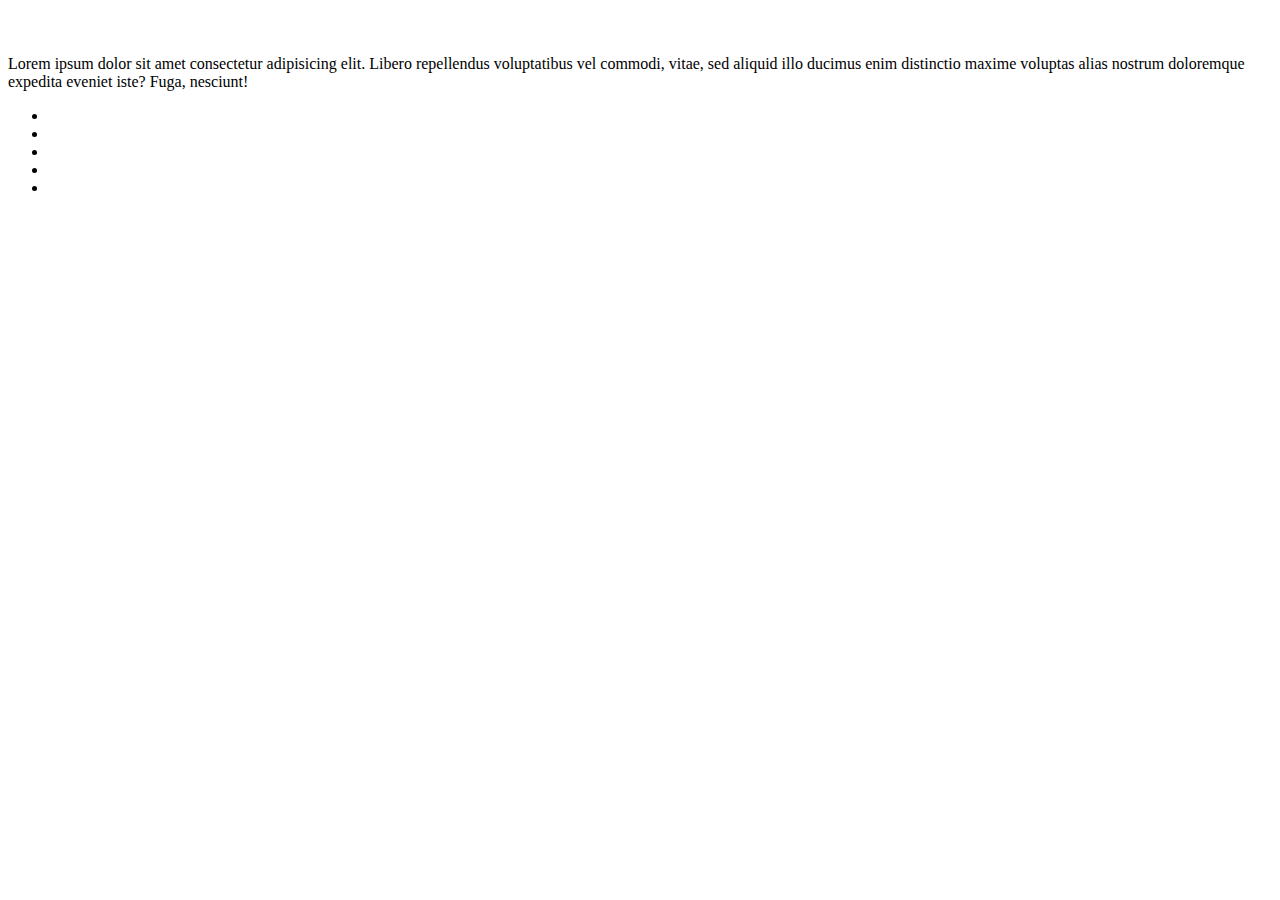
==== shelter/pages/pets.html @ fd61cc0b "init: start task shelter week 1" ====
<!DOCTYPE html>
<html lang="en">

<head>
   <meta charset="UTF-8">
   <meta http-equiv="X-UA-Compatible" content="IE=edge">
   <meta name="viewport" content="width=device-width, initial-scale=1.0">
   <title>Document</title>
</head>

<body>
   <header>
      <h1></h1>
      <img src="" alt="">
   </header>
   <main>
      <p class="pets">Lorem ipsum dolor sit amet consectetur adipisicing elit. Libero repellendus voluptatibus vel
         commodi, vitae,
         sed aliquid illo ducimus enim distinctio maxime voluptas alias nostrum doloremque expedita eveniet iste? Fuga,
         nesciunt!</p>
   </main>
   <footer>
      <ul>
         <li><img src="" alt=""></li>
         <li><img src="" alt=""></li>
         <li><img src="" alt=""></li>
         <li><img src="" alt=""></li>
         <li><img src="" alt=""></li>
      </ul>
   </footer>
</body>

</html>
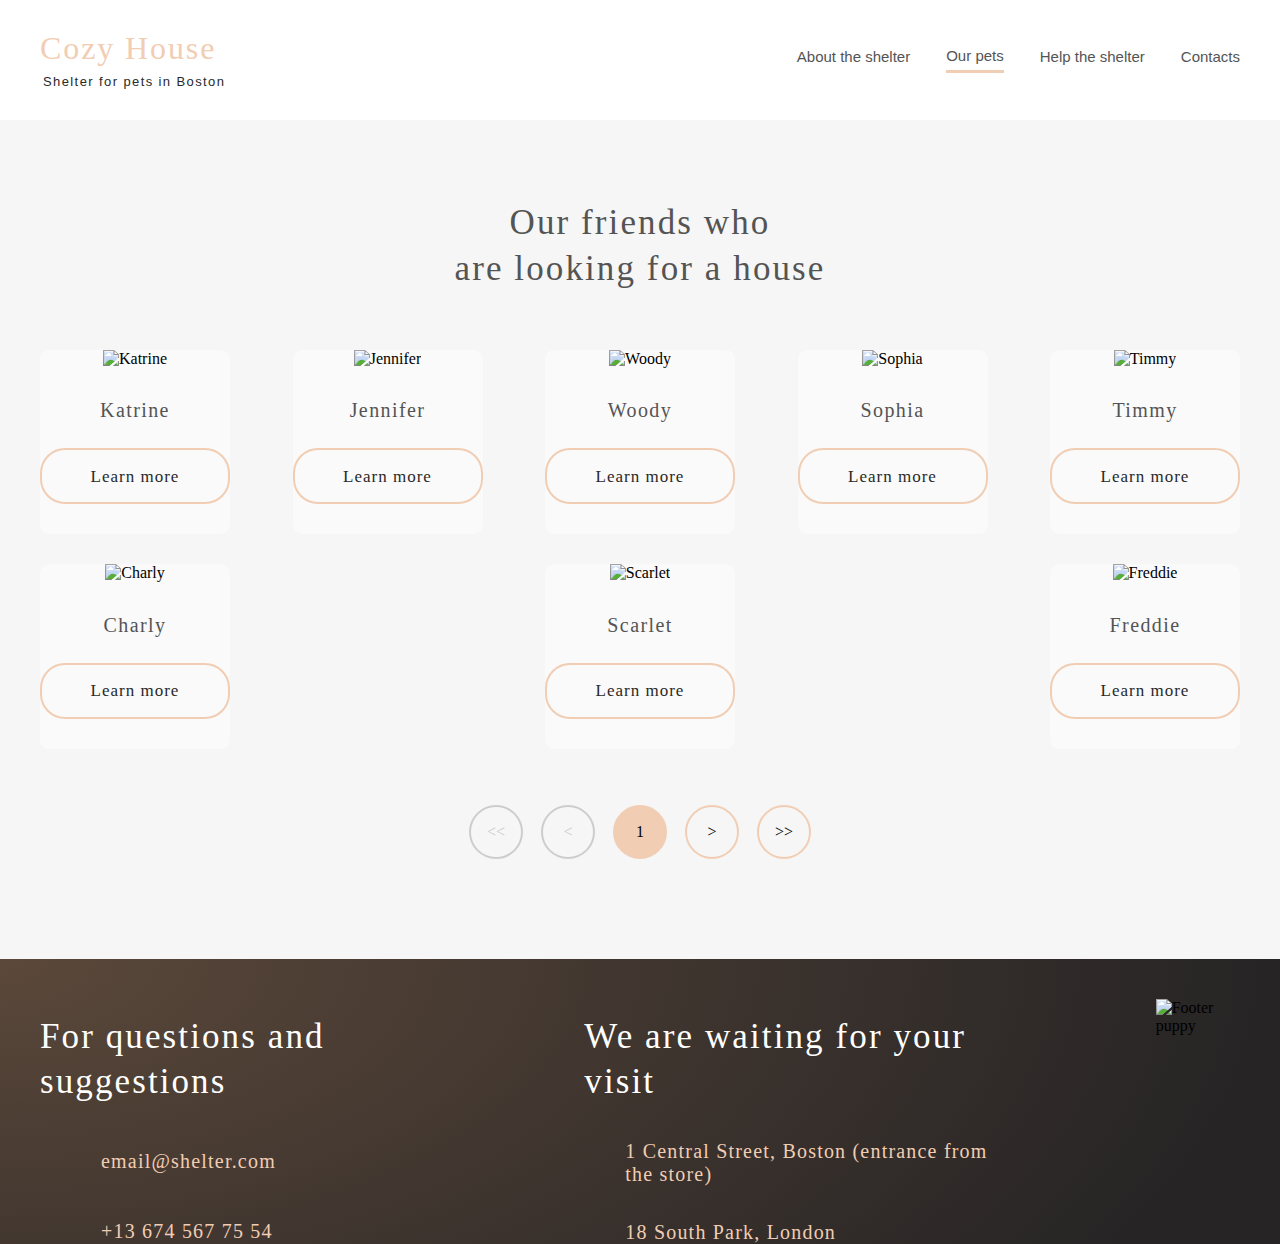
==== commit abc57b18: "feat: create pets-page and add styles for her" ====
--- a/shelter/pages/pets.html
+++ b/shelter/pages/pets.html
@@ -5,28 +5,113 @@
    <meta charset="UTF-8">
    <meta http-equiv="X-UA-Compatible" content="IE=edge">
    <meta name="viewport" content="width=device-width, initial-scale=1.0">
-   <title>Document</title>
+   <link rel="stylesheet" href="../css/pets.css">
+   <title>Shelter</title>
 </head>
 
 <body>
-   <header>
-      <h1></h1>
-      <img src="" alt="">
+   <header class="header header--page-pets" id="header">
+      <div class="container">
+         <div class="header__logo">
+            <a class="header__link" href="../index.html">
+               <h1 class="header__title header__title--page-pets">Cozy House</h1>
+               <p class="header__subtitle header__subtitle--page-pets">Shelter for pets in Boston</p>
+            </a>
+         </div>
+         <div class="header__navigation">
+            <ul class="navigation">
+               <li class="navigation__item navigation__item--page-pets"><a
+                     class="navigation__link navigation__link--page-pets" href="../index.html">About the
+                     shelter</a></li>
+               <li class="navigation__item navigation__item--page-pets"><a
+                     class="navigation__link navigation__link--page-pets" href="pages/pets.html">Our pets</a></li>
+               <li class="navigation__item navigation__item--page-pets"><a
+                     class="navigation__link navigation__link--page-pets" href="../index.html#help">Help the
+                     shelter</a></li>
+               <li class="navigation__item navigation__item--page-pets"><a
+                     class="navigation__link navigation__link--page-pets" href="#footer">Contacts</a></li>
+            </ul>
+         </div>
+      </div>
    </header>
    <main>
-      <p class="pets">Lorem ipsum dolor sit amet consectetur adipisicing elit. Libero repellendus voluptatibus vel
-         commodi, vitae,
-         sed aliquid illo ducimus enim distinctio maxime voluptas alias nostrum doloremque expedita eveniet iste? Fuga,
-         nesciunt!</p>
+      <section class="pets pets--page-pets" id="pets">
+         <div class="container">
+            <h3 class="pets__title title">
+               Our friends who <br>
+               are looking for a house
+            </h3>
+            <div class="slider">
+               <div class="slider__content slider__content--page-pets">
+                  <div class="pet-card">
+                     <img class="pet-card__img" src="../assets/images/pets-katrine.png" alt="Katrine">
+                     <span class="pet-card__subtitle">Katrine</span>
+                     <a class="pet-card__button button-wihtout-bg" href="#">Learn more</a>
+                  </div>
+                  <div class="pet-card">
+                     <img class="pet-card__img" src="../assets/images/pets-jennifer.png" alt="Jennifer">
+                     <span class="pet-card__subtitle">Jennifer</span>
+                     <a class="pet-card__button button-wihtout-bg" href="#">Learn more</a>
+                  </div>
+                  <div class="pet-card">
+                     <img class="pet-card__img" src="../assets/images/pets-woody.png" alt="Woody">
+                     <span class="pet-card__subtitle">Woody</span>
+                     <a class="pet-card__button button-wihtout-bg" href="#">Learn more</a>
+                  </div>
+                  <div class="pet-card">
+                     <img class="pet-card__img" src="../assets/images/pets-sophia.png" alt="Sophia">
+                     <span class="pet-card__subtitle">Sophia</span>
+                     <a class="pet-card__button button-wihtout-bg" href="#">Learn more</a>
+                  </div>
+                  <div class="pet-card">
+                     <img class="pet-card__img" src="../assets/images/pets-timmy.png" alt="Timmy">
+                     <span class="pet-card__subtitle">Timmy</span>
+                     <a class="pet-card__button button-wihtout-bg" href="#">Learn more</a>
+                  </div>
+                  <div class="pet-card">
+                     <img class="pet-card__img" src="../assets/images/pets-charly.png" alt="Charly">
+                     <span class="pet-card__subtitle">Charly</span>
+                     <a class="pet-card__button button-wihtout-bg" href="#">Learn more</a>
+                  </div>
+                  <div class="pet-card">
+                     <img class="pet-card__img" src="../assets/images/pets-scarlet.png" alt="Scarlet">
+                     <span class="pet-card__subtitle">Scarlet</span>
+                     <a class="pet-card__button button-wihtout-bg" href="#">Learn more</a>
+                  </div>
+                  <div class="pet-card">
+                     <img class="pet-card__img" src="../assets/images/pets-freddie.png" alt="Freddie">
+                     <span class="pet-card__subtitle">Freddie</span>
+                     <a class="pet-card__button button-wihtout-bg" href="#">Learn more</a>
+                  </div>
+               </div>
+               <div class="slider__control">
+                  <div class="slider__move slider__move--disable">&LT;&LT;</div>
+                  <div class="slider__move slider__move--disable">&LT;</div>
+                  <div class="slider__move slider__move--active">1</div>
+                  <div class="slider__move">&GT;</div>
+                  <div class="slider__move">&GT;&GT;</div>
+               </div>
+            </div>
+         </div>
+      </section>
    </main>
-   <footer>
-      <ul>
-         <li><img src="" alt=""></li>
-         <li><img src="" alt=""></li>
-         <li><img src="" alt=""></li>
-         <li><img src="" alt=""></li>
-         <li><img src="" alt=""></li>
-      </ul>
+   <footer class="footer" id="footer">
+      <div class="container">
+         <div class="footer__content">
+            <h3 class="footer__title title">For questions and suggestions</h3>
+            <a class="footer__email" href="mailto:email@shelter.com">email@shelter.com</a>
+            <a class="footer__tel" href="tel:+13 674 567 75 54">+13 674 567 75 54</a>
+         </div>
+         <div class="footer__content">
+            <h3 class="footer__title title">We are waiting for your visit</h3>
+            <a class="footer__link" href="https://goo.gl/maps/6xu3NwGeei3bLSW76" target="blank">1 Central Street,
+               Boston (entrance
+               from the store)</a>
+            <a class="footer__link" href="https://goo.gl/maps/nbANHukGntMcxEjw6" target="blank">18 South Park,
+               London</a>
+         </div>
+         <img class="footer__img" src="../assets/images/footer-puppy.png" alt="Footer puppy">
+      </div>
    </footer>
 </body>
 
--- a/shelter/css/pets.css
+++ b/shelter/css/pets.css
@@ -0,0 +1,865 @@
+@font-face {
+  font-family: "Georgia";
+  src: url("Georgia Bold.eot");
+  src: url("Georgia Bold.eot?#iefix") format("embedded-opentype"), url("Georgia Bold.woff2") format("woff2"), url("Georgia Bold.woff") format("woff"), url("Georgia Bold.ttf") format("truetype"), url("Georgia Bold.svg#Georgia Bold") format("svg");
+  font-weight: 700;
+  font-style: normal;
+  font-stretch: normal;
+  unicode-range: U+0020-F00D;
+}
+@font-face {
+  font-family: "Georgia";
+  src: url("Georgia Bold.eot");
+  src: url("Georgia Bold.eot?#iefix") format("embedded-opentype"), url("Georgia Bold.woff2") format("woff2"), url("Georgia Bold.woff") format("woff"), url("Georgia Bold.ttf") format("truetype"), url("Georgia Bold.svg#Georgia Bold") format("svg");
+  font-weight: 700;
+  font-style: normal;
+  font-stretch: normal;
+  unicode-range: U+0020-F00D;
+}
+@font-face {
+  font-family: "Georgia";
+  src: url("Georgia Italic.eot");
+  src: url("Georgia Italic.eot?#iefix") format("embedded-opentype"), url("Georgia Italic.woff2") format("woff2"), url("Georgia Italic.woff") format("woff"), url("Georgia Italic.ttf") format("truetype"), url("Georgia Italic.svg#Georgia Italic") format("svg");
+  font-weight: 400;
+  font-style: italic;
+  font-stretch: normal;
+  unicode-range: U+0020-F00D;
+}
+@font-face {
+  font-family: "Georgia";
+  src: url("Georgia Italic.eot");
+  src: url("Georgia Italic.eot?#iefix") format("embedded-opentype"), url("Georgia Italic.woff2") format("woff2"), url("Georgia Italic.woff") format("woff"), url("Georgia Italic.ttf") format("truetype"), url("Georgia Italic.svg#Georgia Italic") format("svg");
+  font-weight: 400;
+  font-style: italic;
+  font-stretch: normal;
+  unicode-range: U+0020-F00D;
+}
+@font-face {
+  font-family: "Georgia";
+  src: url("Georgia.eot");
+  src: url("Georgia.eot?#iefix") format("embedded-opentype"), url("Georgia.woff2") format("woff2"), url("Georgia.woff") format("woff"), url("Georgia.ttf") format("truetype"), url("Georgia.svg#Georgia") format("svg");
+  font-weight: 400;
+  font-style: normal;
+  font-stretch: normal;
+  unicode-range: U+0020-F00D;
+}
+@font-face {
+  font-family: "Georgia";
+  src: url("Georgia.eot");
+  src: url("Georgia.eot?#iefix") format("embedded-opentype"), url("Georgia.woff2") format("woff2"), url("Georgia.woff") format("woff"), url("Georgia.ttf") format("truetype"), url("Georgia.svg#Georgia") format("svg");
+  font-weight: 400;
+  font-style: normal;
+  font-stretch: normal;
+  unicode-range: U+0020-F00D;
+}
+@font-face {
+  font-family: "Arial";
+  src: url("Arial Italic.eot");
+  src: url("Arial Italic.eot?#iefix") format("embedded-opentype"), url("Arial Italic.woff2") format("woff2"), url("Arial Italic.woff") format("woff"), url("Arial Italic.ttf") format("truetype"), url("Arial Italic.svg#Arial Italic") format("svg");
+  font-weight: 400;
+  font-style: italic;
+  font-stretch: normal;
+  unicode-range: U+0020-02DC;
+}
+@font-face {
+  font-family: "Arial";
+  src: url("Arial Italic.eot");
+  src: url("Arial Italic.eot?#iefix") format("embedded-opentype"), url("Arial Italic.woff2") format("woff2"), url("Arial Italic.woff") format("woff"), url("Arial Italic.ttf") format("truetype"), url("Arial Italic.svg#Arial Italic") format("svg");
+  font-weight: 400;
+  font-style: italic;
+  font-stretch: normal;
+  unicode-range: U+0020-02DC;
+}
+@font-face {
+  font-family: "Arial";
+  src: url("Arial.eot");
+  src: url("Arial.eot?#iefix") format("embedded-opentype"), url("Arial.woff2") format("woff2"), url("Arial.woff") format("woff"), url("Arial.ttf") format("truetype"), url("Arial.svg#Arial") format("svg");
+  font-weight: 400;
+  font-style: normal;
+  font-stretch: normal;
+  unicode-range: U+0020-02DC;
+}
+@font-face {
+  font-family: "Arial";
+  src: url("Arial.eot");
+  src: url("Arial.eot?#iefix") format("embedded-opentype"), url("Arial.woff2") format("woff2"), url("Arial.woff") format("woff"), url("Arial.ttf") format("truetype"), url("Arial.svg#Arial") format("svg");
+  font-weight: 400;
+  font-style: normal;
+  font-stretch: normal;
+  unicode-range: U+0020-02DC;
+}
+/*! normalize.css v8.0.1 | MIT License | github.com/necolas/normalize.css */
+/* Document
+   ========================================================================== */
+/**
+ * 1. Correct the line height in all browsers.
+ * 2. Prevent adjustments of font size after orientation changes in iOS.
+ */
+html {
+  line-height: 1.15;
+  /* 1 */
+  -webkit-text-size-adjust: 100%;
+  /* 2 */
+}
+
+/* Sections
+   ========================================================================== */
+/**
+ * Remove the margin in all browsers.
+ */
+body {
+  margin: 0;
+}
+
+/**
+ * Render the `main` element consistently in IE.
+ */
+main {
+  display: block;
+}
+
+/**
+ * Correct the font size and margin on `h1` elements within `section` and
+ * `article` contexts in Chrome, Firefox, and Safari.
+ */
+h1 {
+  font-size: 2em;
+  margin: 0.67em 0;
+}
+
+/* Grouping content
+   ========================================================================== */
+/**
+ * 1. Add the correct box sizing in Firefox.
+ * 2. Show the overflow in Edge and IE.
+ */
+hr {
+  box-sizing: content-box;
+  /* 1 */
+  height: 0;
+  /* 1 */
+  overflow: visible;
+  /* 2 */
+}
+
+/**
+ * 1. Correct the inheritance and scaling of font size in all browsers.
+ * 2. Correct the odd `em` font sizing in all browsers.
+ */
+pre {
+  font-family: monospace, monospace;
+  /* 1 */
+  font-size: 1em;
+  /* 2 */
+}
+
+/* Text-level semantics
+   ========================================================================== */
+/**
+ * Remove the gray background on active links in IE 10.
+ */
+a {
+  background-color: transparent;
+}
+
+/**
+ * 1. Remove the bottom border in Chrome 57-
+ * 2. Add the correct text decoration in Chrome, Edge, IE, Opera, and Safari.
+ */
+abbr[title] {
+  border-bottom: none;
+  /* 1 */
+  text-decoration: underline;
+  /* 2 */
+  text-decoration: underline dotted;
+  /* 2 */
+}
+
+/**
+ * Add the correct font weight in Chrome, Edge, and Safari.
+ */
+b,
+strong {
+  font-weight: bolder;
+}
+
+/**
+ * 1. Correct the inheritance and scaling of font size in all browsers.
+ * 2. Correct the odd `em` font sizing in all browsers.
+ */
+code,
+kbd,
+samp {
+  font-family: monospace, monospace;
+  /* 1 */
+  font-size: 1em;
+  /* 2 */
+}
+
+/**
+ * Add the correct font size in all browsers.
+ */
+small {
+  font-size: 80%;
+}
+
+/**
+ * Prevent `sub` and `sup` elements from affecting the line height in
+ * all browsers.
+ */
+sub,
+sup {
+  font-size: 75%;
+  line-height: 0;
+  position: relative;
+  vertical-align: baseline;
+}
+
+sub {
+  bottom: -0.25em;
+}
+
+sup {
+  top: -0.5em;
+}
+
+/* Embedded content
+   ========================================================================== */
+/**
+ * Remove the border on images inside links in IE 10.
+ */
+img {
+  border-style: none;
+}
+
+/* Forms
+   ========================================================================== */
+/**
+ * 1. Change the font styles in all browsers.
+ * 2. Remove the margin in Firefox and Safari.
+ */
+button,
+input,
+optgroup,
+select,
+textarea {
+  font-family: inherit;
+  /* 1 */
+  font-size: 100%;
+  /* 1 */
+  line-height: 1.15;
+  /* 1 */
+  margin: 0;
+  /* 2 */
+}
+
+/**
+ * Show the overflow in IE.
+ * 1. Show the overflow in Edge.
+ */
+button,
+input {
+  /* 1 */
+  overflow: visible;
+}
+
+/**
+ * Remove the inheritance of text transform in Edge, Firefox, and IE.
+ * 1. Remove the inheritance of text transform in Firefox.
+ */
+button,
+select {
+  /* 1 */
+  text-transform: none;
+}
+
+/**
+ * Correct the inability to style clickable types in iOS and Safari.
+ */
+button,
+[type=button],
+[type=reset],
+[type=submit] {
+  -webkit-appearance: button;
+}
+
+/**
+ * Remove the inner border and padding in Firefox.
+ */
+button::-moz-focus-inner,
+[type=button]::-moz-focus-inner,
+[type=reset]::-moz-focus-inner,
+[type=submit]::-moz-focus-inner {
+  border-style: none;
+  padding: 0;
+}
+
+/**
+ * Restore the focus styles unset by the previous rule.
+ */
+button:-moz-focusring,
+[type=button]:-moz-focusring,
+[type=reset]:-moz-focusring,
+[type=submit]:-moz-focusring {
+  outline: 1px dotted ButtonText;
+}
+
+/**
+ * Correct the padding in Firefox.
+ */
+fieldset {
+  padding: 0.35em 0.75em 0.625em;
+}
+
+/**
+ * 1. Correct the text wrapping in Edge and IE.
+ * 2. Correct the color inheritance from `fieldset` elements in IE.
+ * 3. Remove the padding so developers are not caught out when they zero out
+ *    `fieldset` elements in all browsers.
+ */
+legend {
+  box-sizing: border-box;
+  /* 1 */
+  color: inherit;
+  /* 2 */
+  display: table;
+  /* 1 */
+  max-width: 100%;
+  /* 1 */
+  padding: 0;
+  /* 3 */
+  white-space: normal;
+  /* 1 */
+}
+
+/**
+ * Add the correct vertical alignment in Chrome, Firefox, and Opera.
+ */
+progress {
+  vertical-align: baseline;
+}
+
+/**
+ * Remove the default vertical scrollbar in IE 10+.
+ */
+textarea {
+  overflow: auto;
+}
+
+/**
+ * 1. Add the correct box sizing in IE 10.
+ * 2. Remove the padding in IE 10.
+ */
+[type=checkbox],
+[type=radio] {
+  box-sizing: border-box;
+  /* 1 */
+  padding: 0;
+  /* 2 */
+}
+
+/**
+ * Correct the cursor style of increment and decrement buttons in Chrome.
+ */
+[type=number]::-webkit-inner-spin-button,
+[type=number]::-webkit-outer-spin-button {
+  height: auto;
+}
+
+/**
+ * 1. Correct the odd appearance in Chrome and Safari.
+ * 2. Correct the outline style in Safari.
+ */
+[type=search] {
+  -webkit-appearance: textfield;
+  /* 1 */
+  outline-offset: -2px;
+  /* 2 */
+}
+
+/**
+ * Remove the inner padding in Chrome and Safari on macOS.
+ */
+[type=search]::-webkit-search-decoration {
+  -webkit-appearance: none;
+}
+
+/**
+ * 1. Correct the inability to style clickable types in iOS and Safari.
+ * 2. Change font properties to `inherit` in Safari.
+ */
+::-webkit-file-upload-button {
+  -webkit-appearance: button;
+  /* 1 */
+  font: inherit;
+  /* 2 */
+}
+
+/* Interactive
+   ========================================================================== */
+/*
+ * Add the correct display in Edge, IE 10+, and Firefox.
+ */
+details {
+  display: block;
+}
+
+/*
+ * Add the correct display in all browsers.
+ */
+summary {
+  display: list-item;
+}
+
+/* Misc
+   ========================================================================== */
+/**
+ * Add the correct display in IE 10+.
+ */
+template {
+  display: none;
+}
+
+/**
+ * Add the correct display in IE 10.
+ */
+[hidden] {
+  display: none;
+}
+
+.body {
+  width: 100%;
+  height: 100%;
+  font-family: Georgia;
+  font-style: normal;
+  font-weight: 400;
+  font-size: 15px;
+  color: #000000;
+}
+
+.wrapper {
+  height: 100vh;
+  display: flex;
+  flex-flow: column nowrap;
+  align-items: center;
+  justify-content: space-between;
+}
+
+.container {
+  margin: 0 auto;
+  padding: 0 40px;
+  max-width: 1200px;
+}
+
+.main {
+  width: 100%;
+}
+
+.button-with-bg {
+  display: flex;
+  flex-flow: row wrap;
+  align-items: center;
+  justify-content: center;
+  width: 207px;
+  height: 52px;
+  background-color: #F1CDB3;
+  border-radius: 25px;
+  border: none;
+  text-decoration: none;
+  font-family: Georgia;
+  font-style: normal;
+  font-weight: 400;
+  font-size: 17px;
+  color: #292929;
+  letter-spacing: 1px;
+  transition: 0.5s;
+}
+.button-with-bg:hover {
+  background-color: #FDDCC4;
+  cursor: pointer;
+}
+
+.button-wihtout-bg {
+  display: flex;
+  flex-flow: row wrap;
+  align-items: center;
+  justify-content: center;
+  width: 186px;
+  height: 52px;
+  background-color: transparent;
+  border-radius: 25px;
+  border: 2px solid #F1CDB3;
+  font-family: Georgia;
+  font-style: normal;
+  font-weight: 400;
+  font-size: 17px;
+  color: #292929;
+  letter-spacing: 1px;
+  text-decoration: none;
+  transition: 0.5s;
+}
+.button-wihtout-bg:hover {
+  border: 2px solid #FDDCC4;
+  background-color: #FDDCC4;
+  cursor: pointer;
+}
+
+.title {
+  letter-spacing: 2.1px;
+  line-height: 130%;
+  font-family: Georgia;
+  font-style: normal;
+  font-weight: 400;
+  font-size: 35px;
+  color: #545454;
+}
+
+.pet-card {
+  display: flex;
+  flex-flow: column;
+  align-items: center;
+  justify-content: center;
+  background-color: #FAFAFA;
+  border-radius: 9px;
+  transition: 0.5s;
+}
+.pet-card:hover {
+  cursor: pointer;
+  background-color: #FFFFFF;
+  box-shadow: 0px 2px 35px 14px rgba(13, 13, 13, 0.04);
+}
+.pet-card:hover .pet-card__button {
+  background-color: #FDDCC4;
+  border: 2px solid #FDDCC4;
+}
+
+.pet-card__button {
+  margin-bottom: 30px;
+}
+
+.pet-card__subtitle {
+  margin: 31px 0 26px 0;
+  font-family: Georgia;
+  font-style: normal;
+  font-weight: 400;
+  font-size: 20px;
+  color: #545454;
+  letter-spacing: 1.4px;
+}
+
+.header {
+  width: 100%;
+  padding: 60px 0 0 0;
+  background: url("../../../assets/images/start-screen-gradient-background.png"), url("../../../assets/images/start-screen-background.png"), radial-gradient(100% 215.42% at 0% 0%, #5B483A 0%, #262425 100%), #211F20;
+  background-size: 100%;
+  background-repeat: no-repeat;
+  background-position: center 0;
+}
+.header .container {
+  display: flex;
+  flex-flow: row wrap;
+  align-items: center;
+  justify-content: space-between;
+}
+
+.header--page-pets {
+  position: fixed;
+  padding: 30px 0 30px 0;
+  background: none;
+  background-color: #FFFFFF;
+}
+
+.header__title {
+  margin: 0 0 8.28px 0;
+  font-family: Georgia;
+  font-style: normal;
+  font-weight: 400;
+  font-size: 32px;
+  color: #F1CDB3;
+  letter-spacing: 1.9px;
+}
+
+.header__title--pets {
+  color: #545454;
+}
+
+.header__link {
+  text-decoration: none;
+}
+
+.header__logo {
+  margin: 0;
+}
+
+.header__subtitle {
+  margin: 0 0 0 3px;
+  font-family: Arial, sans-serif;
+  font-style: normal;
+  font-weight: 400;
+  font-size: 13px;
+  color: #FFFFFF;
+  letter-spacing: 1.4px;
+}
+
+.header__subtitle--page-pets {
+  color: #292929;
+}
+
+.navigation {
+  display: flex;
+  flex-flow: row nowrap;
+  align-items: center;
+  justify-content: space-between;
+  list-style: none;
+}
+
+.navigation__item {
+  margin-left: 36px;
+  padding-bottom: 5px;
+}
+.navigation__item:hover {
+  color: #FAFAFA;
+}
+.navigation__item:active {
+  color: #FAFAFA;
+  border-bottom: 3px solid #F1CDB3;
+}
+.navigation__item:nth-of-type(1) {
+  color: #FAFAFA;
+  border-bottom: 3px solid #F1CDB3;
+}
+
+.navigation__item--page-pets:nth-of-type(1) {
+  color: #FAFAFA;
+  border-bottom: none;
+}
+.navigation__item--page-pets:nth-of-type(2) {
+  color: #FAFAFA;
+  border-bottom: 3px solid #F1CDB3;
+}
+
+.navigation__link {
+  font-family: Arial, sans-serif;
+  font-style: normal;
+  font-weight: 400;
+  font-size: 15px;
+  color: #CDCDCD;
+  text-decoration: none;
+}
+
+.navigation__link--page-pets {
+  color: #545454;
+}
+
+.pets {
+  padding: 80px 0 100px 0;
+  background-color: #F6F6F6;
+}
+.pets .container {
+  display: flex;
+  flex-flow: column nowrap;
+  align-items: center;
+  justify-content: space-between;
+  gap: 59px;
+}
+
+.pets--page-pets {
+  padding-top: 200px;
+}
+
+.pets__title {
+  margin: 0;
+  max-width: 400px;
+  text-align: center;
+}
+
+.slider {
+  display: flex;
+  flex-flow: row wrap;
+  align-items: center;
+  justify-content: center;
+  gap: 47px;
+}
+
+.slider__content {
+  display: flex;
+  flex-flow: row wrap;
+  align-items: center;
+  justify-content: space-between;
+  gap: 90px;
+}
+
+.slider__content--page-pets {
+  padding-bottom: 9px;
+  gap: 30px 40px;
+}
+
+.slider__left {
+  display: flex;
+  flex-flow: row wrap;
+  align-items: center;
+  justify-content: center;
+  width: 50px;
+  height: 50px;
+  border: 2px solid #F1CDB3;
+  border-radius: 50%;
+  transition: 0.5s;
+}
+.slider__left:hover {
+  background-color: #FDDCC4;
+  border: 2px solid #FDDCC4;
+  cursor: pointer;
+}
+
+.slider__right {
+  display: flex;
+  flex-flow: row wrap;
+  align-items: center;
+  justify-content: center;
+  width: 50px;
+  height: 50px;
+  border: 2px solid #F1CDB3;
+  border-radius: 50%;
+  transition: 0.5s;
+}
+.slider__right:hover {
+  background-color: #FDDCC4;
+  border: 2px solid #FDDCC4;
+  cursor: pointer;
+}
+
+.slider__control {
+  display: flex;
+  flex-flow: row nowrap;
+  align-items: center;
+  justify-content: space-between;
+  gap: 18px;
+}
+
+.slider__move {
+  display: flex;
+  flex-flow: row wrap;
+  align-items: center;
+  justify-content: center;
+  width: 50px;
+  height: 50px;
+  border: 2px solid #F1CDB3;
+  border-radius: 50%;
+  transition: 0.5s;
+}
+.slider__move:hover {
+  background-color: #FDDCC4;
+  border: 2px solid #FDDCC4;
+  cursor: pointer;
+}
+
+.slider__move--disable {
+  border: 2px solid #CDCDCD;
+  color: #CDCDCD;
+}
+.slider__move--disable:hover {
+  background-color: transparent;
+  border: 2px solid #CDCDCD;
+  cursor: not-allowed;
+}
+
+.slider__move--active {
+  background-color: #F1CDB3;
+}
+.slider__move--active:hover {
+  background-color: #F1CDB3;
+  border: 2px solid #F1CDB3;
+}
+
+.footer {
+  padding: 40px 0 0 0;
+  width: 100%;
+  background: url("../../../assets/images/start-screen-gradient-background.png"), url("../../../assets/images/start-screen-background.png"), radial-gradient(100% 215.42% at 0% 0%, #5B483A 0%, #262425 100%), #211F20;
+  background-size: cover;
+}
+.footer .container {
+  display: flex;
+  flex-flow: row nowrap;
+  align-items: start;
+  justify-content: flex-start;
+  gap: 160px;
+}
+
+.footer__content {
+  display: flex;
+  flex-flow: column nowrap;
+  align-items: flex-start;
+  justify-content: space-between;
+  gap: 35px;
+}
+.footer__content:nth-child(2) {
+  margin-left: -15px;
+}
+
+.footer__email {
+  position: relative;
+  margin-top: 10px;
+  padding-left: 61px;
+  font-family: Georgia;
+  font-style: normal;
+  font-weight: 400;
+  font-size: 20px;
+  color: #F1CDB3;
+  letter-spacing: 0.06em;
+  text-decoration: none;
+}
+.footer__email::before {
+  position: absolute;
+  content: url("../../../../assets/icons/icon-email.svg");
+  left: 0;
+  top: -5px;
+}
+
+.footer__link {
+  position: relative;
+  padding-left: 41px;
+  font-family: Georgia;
+  font-style: normal;
+  font-weight: 400;
+  font-size: 20px;
+  color: #F1CDB3;
+  letter-spacing: 0.06em;
+  text-decoration: none;
+}
+.footer__link::before {
+  position: absolute;
+  content: url("../../../../assets/icons/icon-marker.svg");
+  left: -1px;
+  top: 5px;
+}
+.footer__link:last-child::before {
+  top: -5px;
+}
+
+.footer__title {
+  margin: 15px 0 0 0;
+  color: #FFFFFF;
+  line-height: 130%;
+  letter-spacing: 0.06em;
+}
+
+.footer__tel {
+  position: relative;
+  margin-top: 12px;
+  padding-left: 61px;
+  font-family: Georgia;
+  font-style: normal;
+  font-weight: 400;
+  font-size: 20px;
+  color: #F1CDB3;
+  letter-spacing: 0.06em;
+  text-decoration: none;
+}
+.footer__tel::before {
+  position: absolute;
+  content: url("../../../../assets/icons/icon-phone.svg");
+  left: 0;
+  top: -3px;
+}
+
+/*# sourceMappingURL=pets.css.map */
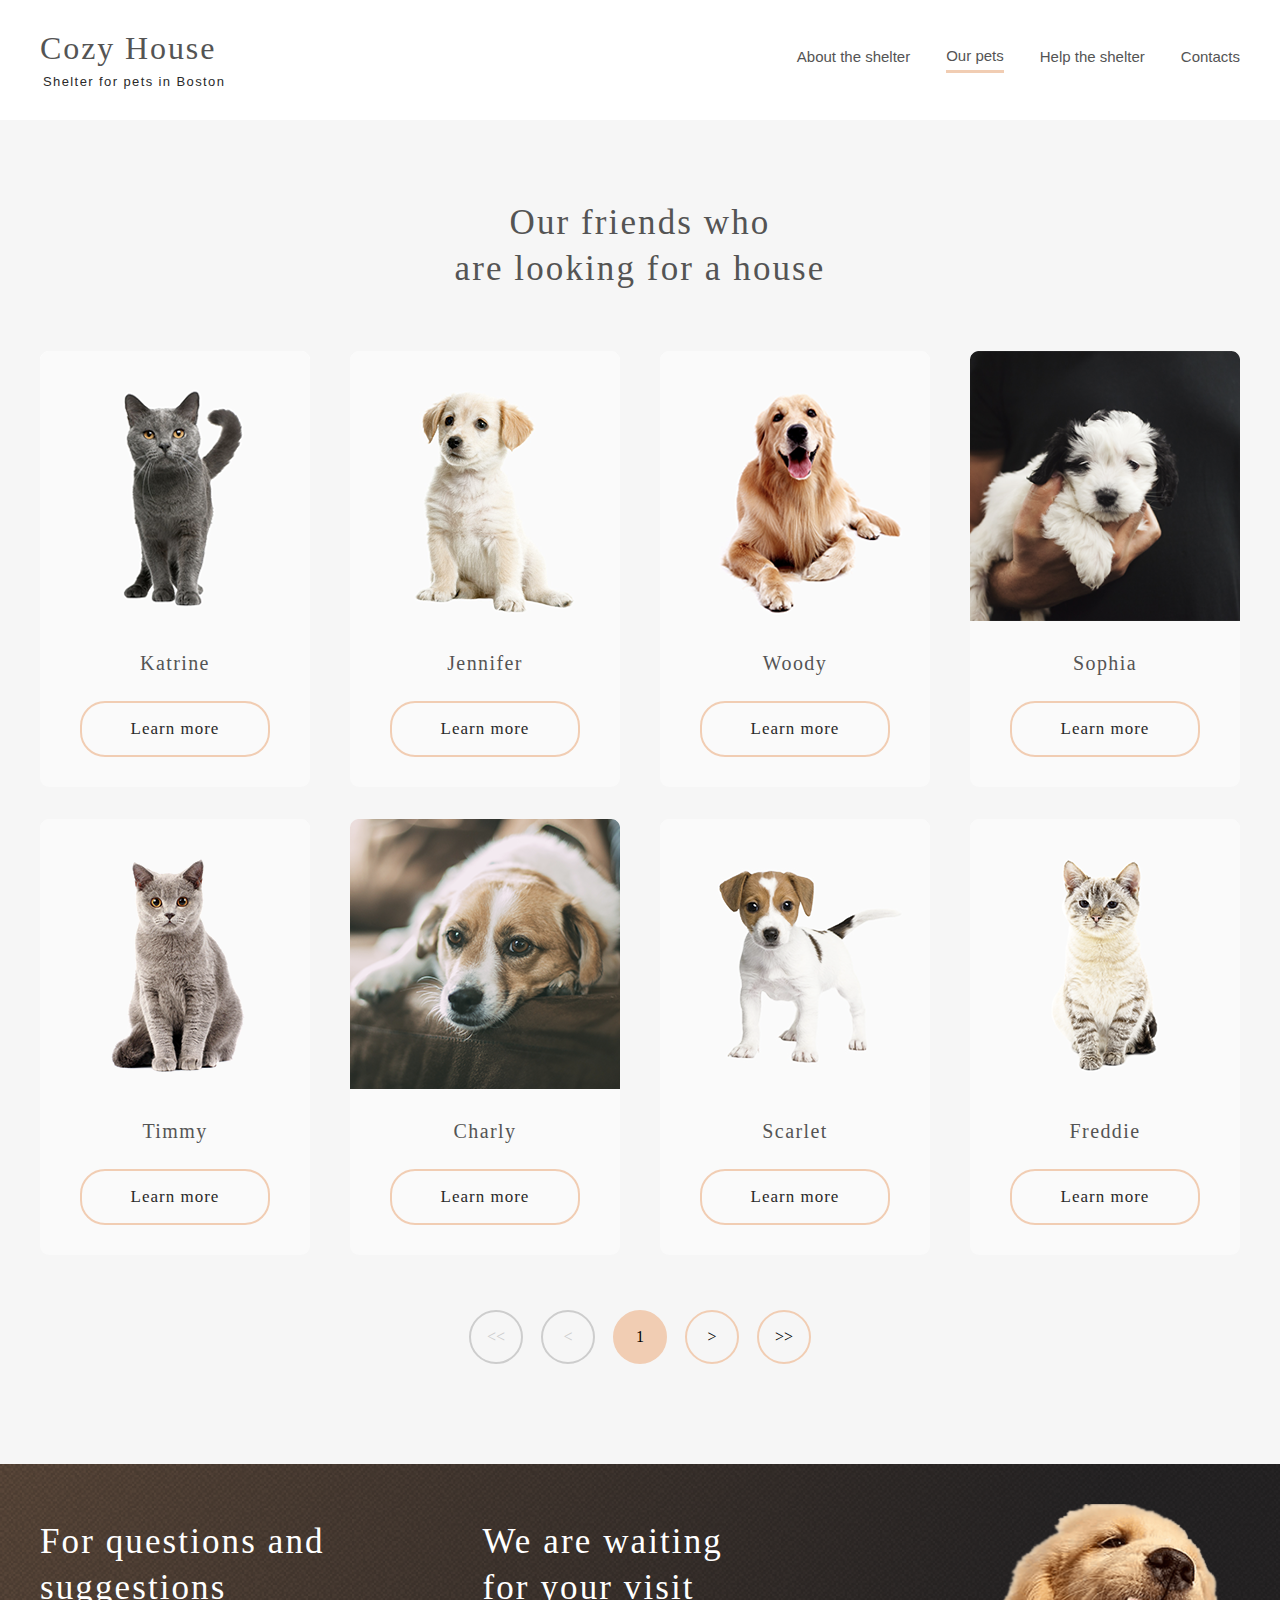
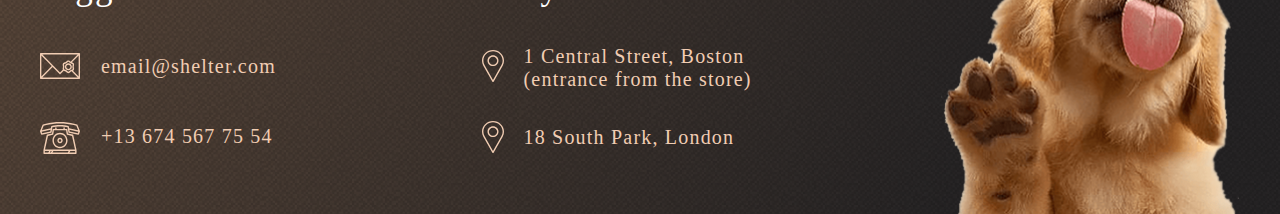
==== commit db0db6c3: "Merge pull request #7 from rolling-scopes-school/shelter-part2" ====
--- a/shelter/pages/pets.html
+++ b/shelter/pages/pets.html
@@ -32,6 +32,9 @@
                      class="navigation__link navigation__link--page-pets" href="#footer">Contacts</a></li>
             </ul>
          </div>
+         <div class="burger">
+            <div class="burger__line burger__line--pets-page"></div>
+         </div>
       </div>
    </header>
    <main>
@@ -41,7 +44,7 @@
                Our friends who <br>
                are looking for a house
             </h3>
-            <div class="slider">
+            <div class="slider slider--pets-page">
                <div class="slider__content slider__content--page-pets">
                   <div class="pet-card">
                      <img class="pet-card__img" src="../assets/images/pets-katrine.png" alt="Katrine">
--- a/shelter/css/pets.css
+++ b/shelter/css/pets.css
@@ -449,6 +449,16 @@
   margin: 0 auto;
   padding: 0 40px;
   max-width: 1200px;
+}
+@media screen and (max-width: 1197px) {
+  .container {
+    padding: 0 30px;
+  }
+}
+@media screen and (max-width: 767px) {
+  .container {
+    padding: 0 10px;
+  }
 }
 
 .main {
@@ -513,8 +523,17 @@
   font-size: 35px;
   color: #545454;
 }
+@media screen and (max-width: 767px) {
+  .title {
+    font-size: 25px;
+    letter-spacing: 0.06em;
+    text-align: center;
+    line-height: 129%;
+  }
+}
 
 .pet-card {
+  width: 270px;
   display: flex;
   flex-flow: column;
   align-items: center;
@@ -532,6 +551,11 @@
   background-color: #FDDCC4;
   border: 2px solid #FDDCC4;
 }
+@media screen and (max-width: 767px) {
+  .pet-card {
+    order: 1;
+  }
+}
 
 .pet-card__button {
   margin-bottom: 30px;
@@ -550,16 +574,27 @@
 .header {
   width: 100%;
   padding: 60px 0 0 0;
-  background: url("../../../assets/images/start-screen-gradient-background.png"), url("../../../assets/images/start-screen-background.png"), radial-gradient(100% 215.42% at 0% 0%, #5B483A 0%, #262425 100%), #211F20;
-  background-size: 100%;
-  background-repeat: no-repeat;
-  background-position: center 0;
+  background: url("/assets/images/noise_trans.png"), radial-gradient(100% 213.42% at 0% 80%, #5B483A 0%, #262425 100%);
 }
 .header .container {
   display: flex;
   flex-flow: row wrap;
   align-items: center;
   justify-content: space-between;
+}
+@media screen and (max-width: 1197px) {
+  .header {
+    padding-top: 30px;
+  }
+}
+@media screen and (max-width: 767px) {
+  .header {
+    padding-top: 30px;
+  }
+  .header .container {
+    align-items: center;
+    padding-right: 53px;
+  }
 }
 
 .header--page-pets {
@@ -579,7 +614,7 @@
   letter-spacing: 1.9px;
 }
 
-.header__title--pets {
+.header__title--page-pets {
   color: #545454;
 }
 
@@ -605,6 +640,61 @@
   color: #292929;
 }
 
+@media screen and (max-width: 767px) {
+  .header__navigation {
+    display: none;
+  }
+}
+
+.burger {
+  position: relative;
+  display: none;
+  width: 30px;
+  height: 22px;
+}
+@media screen and (max-width: 767px) {
+  .burger {
+    display: block;
+  }
+}
+
+.burger__line {
+  position: absolute;
+  top: 10px;
+  width: 30px;
+  height: 2px;
+  background-color: #F1CDB3;
+}
+.burger__line::before {
+  content: "";
+  position: absolute;
+  top: -10px;
+  display: block;
+  width: 30px;
+  height: 2px;
+  background-color: #F1CDB3;
+}
+.burger__line::after {
+  content: "";
+  position: absolute;
+  top: 10px;
+  left: 0px;
+  display: block;
+  width: 30px;
+  height: 2px;
+  background-color: #F1CDB3;
+}
+
+.burger__line--pets-page {
+  background-color: #000000;
+}
+.burger__line--pets-page::after {
+  background-color: #000000;
+}
+.burger__line--pets-page::before {
+  background-color: #000000;
+}
+
 .navigation {
   display: flex;
   flex-flow: row nowrap;
@@ -660,11 +750,26 @@
   flex-flow: column nowrap;
   align-items: center;
   justify-content: space-between;
-  gap: 59px;
+}
+@media screen and (max-width: 767px) {
+  .pets {
+    padding: 42px 0;
+  }
 }
 
 .pets--page-pets {
   padding-top: 200px;
+}
+@media screen and (max-width: 1197px) {
+  .pets--page-pets {
+    padding-bottom: 75px;
+  }
+}
+@media screen and (max-width: 767px) {
+  .pets--page-pets {
+    padding-top: 162px;
+    padding-bottom: 0;
+  }
 }
 
 .pets__title {
@@ -674,24 +779,96 @@
 }
 
 .slider {
+  width: 100%;
   display: flex;
   flex-flow: row wrap;
   align-items: center;
-  justify-content: center;
-  gap: 47px;
+  justify-content: space-between;
+}
+@media screen and (max-width: 767px) {
+  .slider {
+    padding-bottom: 41px;
+    flex-direction: row;
+    justify-content: center;
+    gap: 0px 77px;
+  }
+}
+
+.slider--pets-page {
+  display: flex;
+  flex-flow: column nowrap;
+  align-items: center;
+  justify-content: space-between;
+  gap: 46px;
+}
+@media screen and (max-width: 1197px) {
+  .slider--pets-page {
+    gap: 30px;
+  }
+}
+@media screen and (max-width: 767px) {
+  .slider--pets-page {
+    gap: 29px;
+  }
 }
 
 .slider__content {
-  display: flex;
-  flex-flow: row wrap;
+  width: 83%;
+  padding: 60px 0 60px;
+  display: flex;
+  flex-flow: row nowrap;
   align-items: center;
   justify-content: space-between;
-  gap: 90px;
+}
+@media screen and (max-width: 1197px) {
+  .slider__content {
+    justify-content: space-around;
+    gap: 32px;
+  }
+  .slider__content > :nth-child(3) {
+    display: none;
+  }
+}
+@media screen and (max-width: 767px) {
+  .slider__content {
+    width: 100%;
+    justify-content: space-around;
+    align-items: center;
+    padding: 42px 0 18px;
+  }
+  .slider__content > :nth-child(2) {
+    display: none;
+  }
 }
 
 .slider__content--page-pets {
+  width: 1200px;
+  flex-wrap: wrap;
   padding-bottom: 9px;
-  gap: 30px 40px;
+  gap: 32px 40px;
+}
+@media screen and (max-width: 1197px) {
+  .slider__content--page-pets {
+    width: 580px;
+    gap: 28px 40px;
+    padding-top: 30px;
+  }
+  .slider__content--page-pets > :nth-child(2), .slider__content--page-pets > :nth-child(3) {
+    display: flex;
+  }
+  .slider__content--page-pets > :nth-child(7), .slider__content--page-pets > :nth-child(8) {
+    display: none;
+  }
+}
+@media screen and (max-width: 767px) {
+  .slider__content--page-pets {
+    width: 300px;
+    gap: 30px 0px;
+    padding-top: 41px;
+  }
+  .slider__content--page-pets > :nth-child(4), .slider__content--page-pets > :nth-child(5), .slider__content--page-pets > :nth-child(6) {
+    display: none;
+  }
 }
 
 .slider__left {
@@ -710,6 +887,11 @@
   border: 2px solid #FDDCC4;
   cursor: pointer;
 }
+@media screen and (max-width: 767px) {
+  .slider__left {
+    order: 2;
+  }
+}
 
 .slider__right {
   display: flex;
@@ -727,6 +909,11 @@
   border: 2px solid #FDDCC4;
   cursor: pointer;
 }
+@media screen and (max-width: 767px) {
+  .slider__right {
+    order: 3;
+  }
+}
 
 .slider__control {
   display: flex;
@@ -734,6 +921,11 @@
   align-items: center;
   justify-content: space-between;
   gap: 18px;
+}
+@media screen and (max-width: 767px) {
+  .slider__control {
+    gap: 8px;
+  }
 }
 
 .slider__move {
@@ -769,12 +961,13 @@
 .slider__move--active:hover {
   background-color: #F1CDB3;
   border: 2px solid #F1CDB3;
+  cursor: unset;
 }
 
 .footer {
   padding: 40px 0 0 0;
   width: 100%;
-  background: url("../../../assets/images/start-screen-gradient-background.png"), url("../../../assets/images/start-screen-background.png"), radial-gradient(100% 215.42% at 0% 0%, #5B483A 0%, #262425 100%), #211F20;
+  background: url("../assets/images/start-screen-gradient-background.png");
   background-size: cover;
 }
 .footer .container {
@@ -784,6 +977,21 @@
   justify-content: flex-start;
   gap: 160px;
 }
+@media screen and (max-width: 1197px) {
+  .footer {
+    padding: 30px 0 0 0;
+  }
+  .footer .container {
+    justify-content: center;
+    flex-wrap: wrap;
+    gap: 68px 57px;
+  }
+}
+@media screen and (max-width: 767px) {
+  .footer .container {
+    gap: 46px 0;
+  }
+}
 
 .footer__content {
   display: flex;
@@ -791,9 +999,19 @@
   align-items: flex-start;
   justify-content: space-between;
   gap: 35px;
+  flex-basis: 42%;
 }
 .footer__content:nth-child(2) {
   margin-left: -15px;
+}
+@media screen and (max-width: 767px) {
+  .footer__content {
+    align-items: center;
+    flex-basis: 98%;
+  }
+  .footer__content:nth-child(2) {
+    margin-left: 0;
+  }
 }
 
 .footer__email {
@@ -810,11 +1028,10 @@
 }
 .footer__email::before {
   position: absolute;
-  content: url("../../../../assets/icons/icon-email.svg");
+  content: url("../assets/icons/icon-email.svg");
   left: 0;
   top: -5px;
 }
-
 .footer__link {
   position: relative;
   padding-left: 41px;
@@ -828,12 +1045,22 @@
 }
 .footer__link::before {
   position: absolute;
-  content: url("../../../../assets/icons/icon-marker.svg");
+  content: url("../assets/icons/icon-marker.svg");
   left: -1px;
   top: 5px;
 }
 .footer__link:last-child::before {
   top: -5px;
+}
+@media screen and (max-width: 767px) {
+  .footer__link {
+    width: 253px;
+    margin-top: 2px;
+  }
+  .footer__link:last-child {
+    margin-top: 10px;
+    margin-left: -5px;
+  }
 }
 
 .footer__title {
@@ -842,7 +1069,11 @@
   line-height: 130%;
   letter-spacing: 0.06em;
 }
-
+@media screen and (max-width: 1197px) {
+  .footer__title {
+    margin: 0;
+  }
+}
 .footer__tel {
   position: relative;
   margin-top: 12px;
@@ -857,9 +1088,14 @@
 }
 .footer__tel::before {
   position: absolute;
-  content: url("../../../../assets/icons/icon-phone.svg");
+  content: url("../assets/icons/icon-phone.svg");
   left: 0;
   top: -3px;
 }
+@media screen and (max-width: 767px) {
+  .footer__img {
+    max-width: 260px;
+  }
+}
 
 /*# sourceMappingURL=pets.css.map */
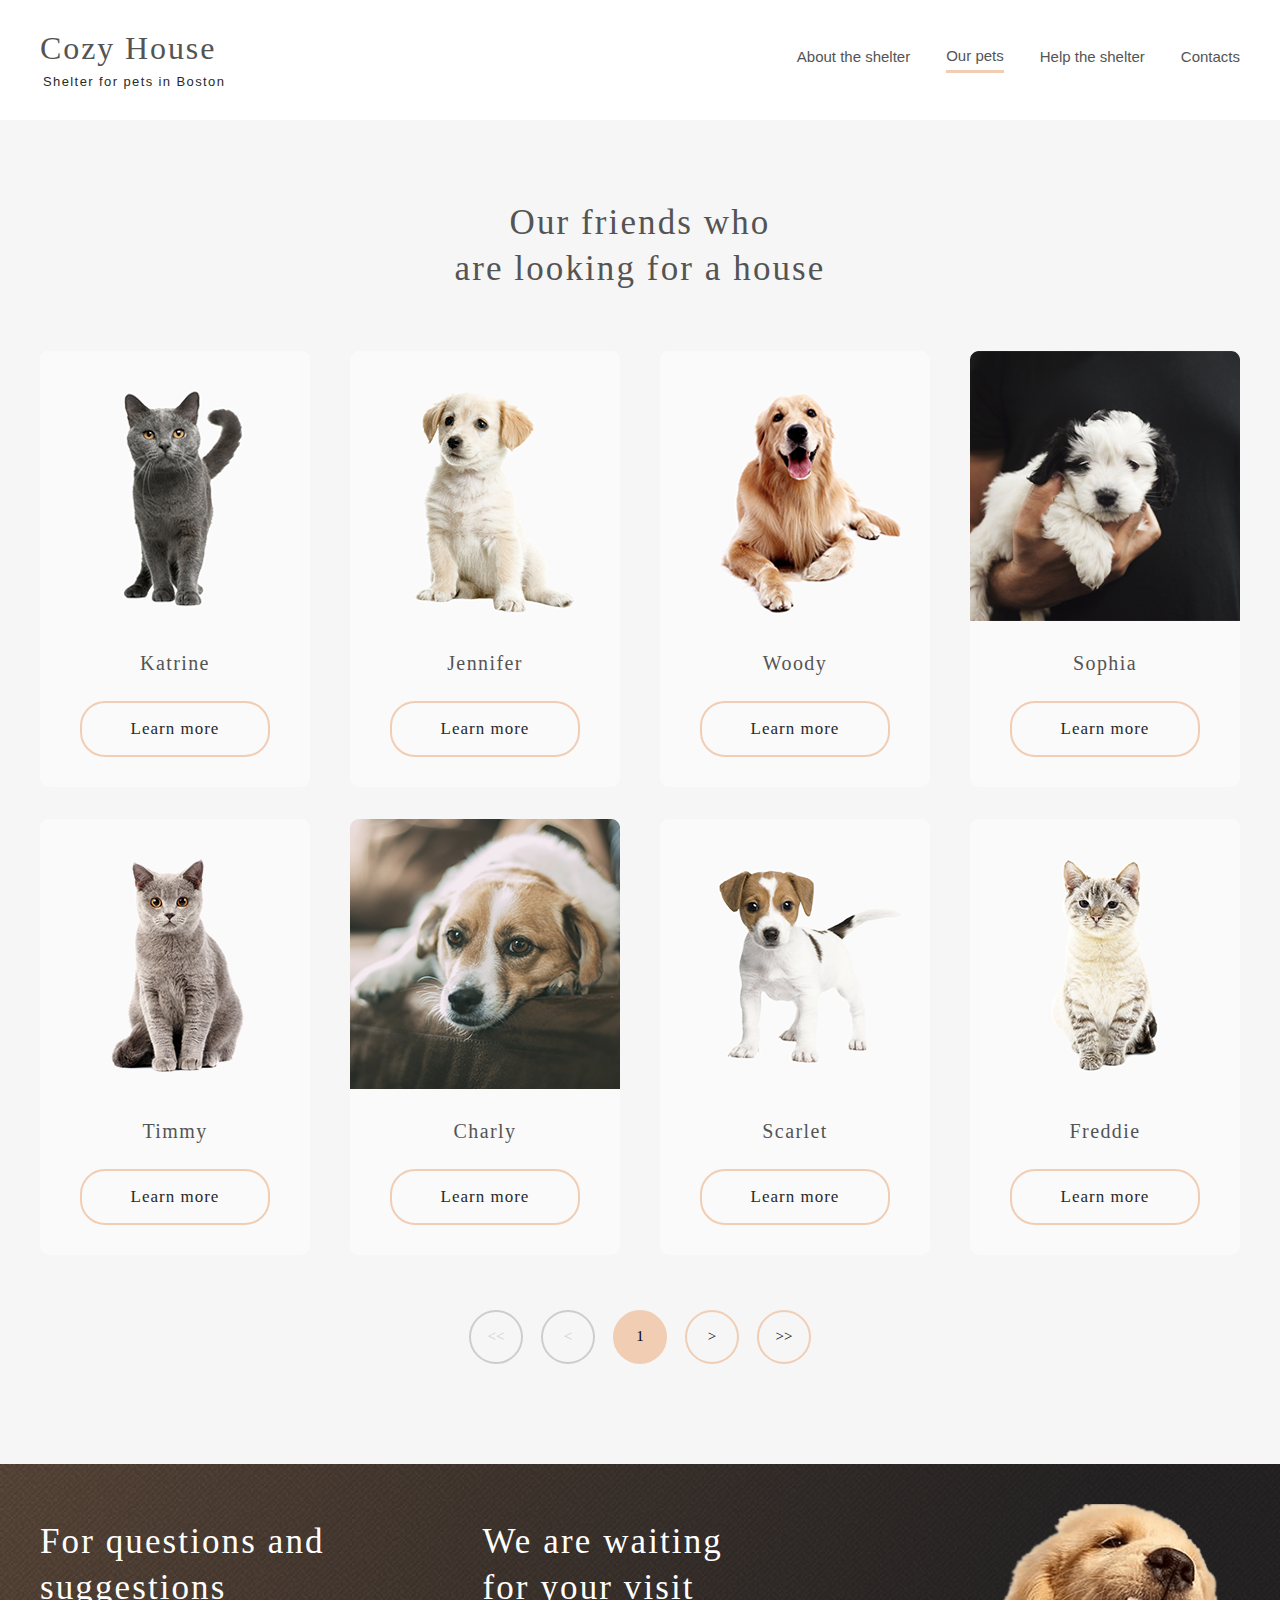
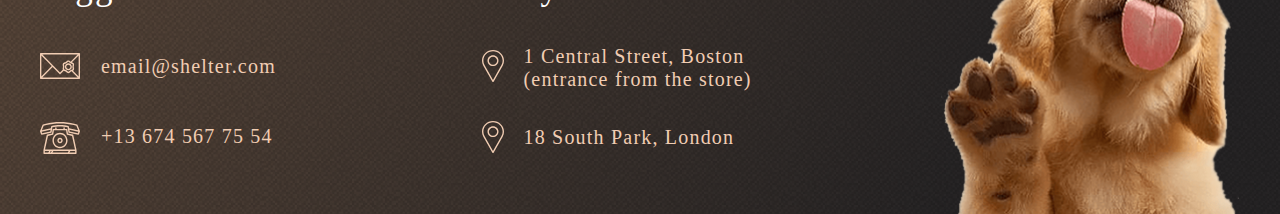
==== commit eb6c951a: "feat: create and add burger menu" ====
--- a/shelter/pages/pets.html
+++ b/shelter/pages/pets.html
@@ -9,7 +9,7 @@
    <title>Shelter</title>
 </head>
 
-<body>
+<body class="body">
    <header class="header header--page-pets" id="header">
       <div class="container">
          <div class="header__logo">
@@ -19,7 +19,7 @@
             </a>
          </div>
          <div class="header__navigation">
-            <ul class="navigation">
+            <ul class="navigation navigation--page-pets">
                <li class="navigation__item navigation__item--page-pets"><a
                      class="navigation__link navigation__link--page-pets" href="../index.html">About the
                      shelter</a></li>
@@ -116,6 +116,7 @@
          <img class="footer__img" src="../assets/images/footer-puppy.png" alt="Footer puppy">
       </div>
    </footer>
+   <script src="../js/index.js"></script>
 </body>
 
 </html>--- a/shelter/css/pets.css
+++ b/shelter/css/pets.css
@@ -435,6 +435,10 @@
   font-weight: 400;
   font-size: 15px;
   color: #000000;
+}
+
+.body--no-scroll {
+  overflow: hidden;
 }
 
 .wrapper {
@@ -575,6 +579,7 @@
   width: 100%;
   padding: 60px 0 0 0;
   background: url("/assets/images/noise_trans.png"), radial-gradient(100% 213.42% at 0% 80%, #5B483A 0%, #262425 100%);
+  z-index: 100;
 }
 .header .container {
   display: flex;
@@ -594,6 +599,7 @@
   .header .container {
     align-items: center;
     padding-right: 53px;
+    min-height: 60px;
   }
 }
 
@@ -624,6 +630,15 @@
 
 .header__logo {
   margin: 0;
+  transition: all 0.7s;
+}
+
+.header__logo--open {
+  display: block;
+  position: fixed;
+  right: 125px;
+  top: 30px;
+  z-index: 2;
 }
 
 .header__subtitle {
@@ -642,8 +657,18 @@
 
 @media screen and (max-width: 767px) {
   .header__navigation {
-    display: none;
-  }
+    position: fixed;
+    top: 0;
+    left: 1000px;
+    width: 100%;
+    height: 100%;
+    background-color: rgba(0, 0, 0, 0.6);
+    transition: all 0.2s ease 0s;
+  }
+}
+
+.header__navigation--open {
+  left: 0;
 }
 
 .burger {
@@ -651,11 +676,19 @@
   display: none;
   width: 30px;
   height: 22px;
+  transition: all 0.7s;
 }
 @media screen and (max-width: 767px) {
   .burger {
     display: block;
   }
+}
+
+.burger--open {
+  position: fixed;
+  top: 49px;
+  right: 54px;
+  transform: rotate(-90deg);
 }
 
 .burger__line {
@@ -702,6 +735,28 @@
   justify-content: space-between;
   list-style: none;
 }
+@media screen and (max-width: 767px) {
+  .navigation {
+    position: fixed;
+    right: -1000px;
+    top: 0;
+    margin: 0;
+    padding: 248px 38px;
+    display: flex;
+    flex-flow: column nowrap;
+    align-items: center;
+    justify-content: flex-start;
+    gap: 40px;
+    width: 244px;
+    height: 100%;
+    background-color: #292929;
+    transition: all 0.7s;
+  }
+}
+
+.navigation--open {
+  right: 0;
+}
 
 .navigation__item {
   margin-left: 36px;
@@ -718,6 +773,12 @@
   color: #FAFAFA;
   border-bottom: 3px solid #F1CDB3;
 }
+@media screen and (max-width: 767px) {
+  .navigation__item {
+    margin: 0;
+    padding: 0;
+  }
+}
 
 .navigation__item--page-pets:nth-of-type(1) {
   color: #FAFAFA;
@@ -736,9 +797,21 @@
   color: #CDCDCD;
   text-decoration: none;
 }
+@media screen and (max-width: 767px) {
+  .navigation__link {
+    font-size: 32px;
+    line-height: 160%;
+  }
+}
 
 .navigation__link--page-pets {
   color: #545454;
+}
+
+@media screen and (max-width: 767px) {
+  .navigation--page-pets {
+    background-color: #FAFAFA;
+  }
 }
 
 .pets {
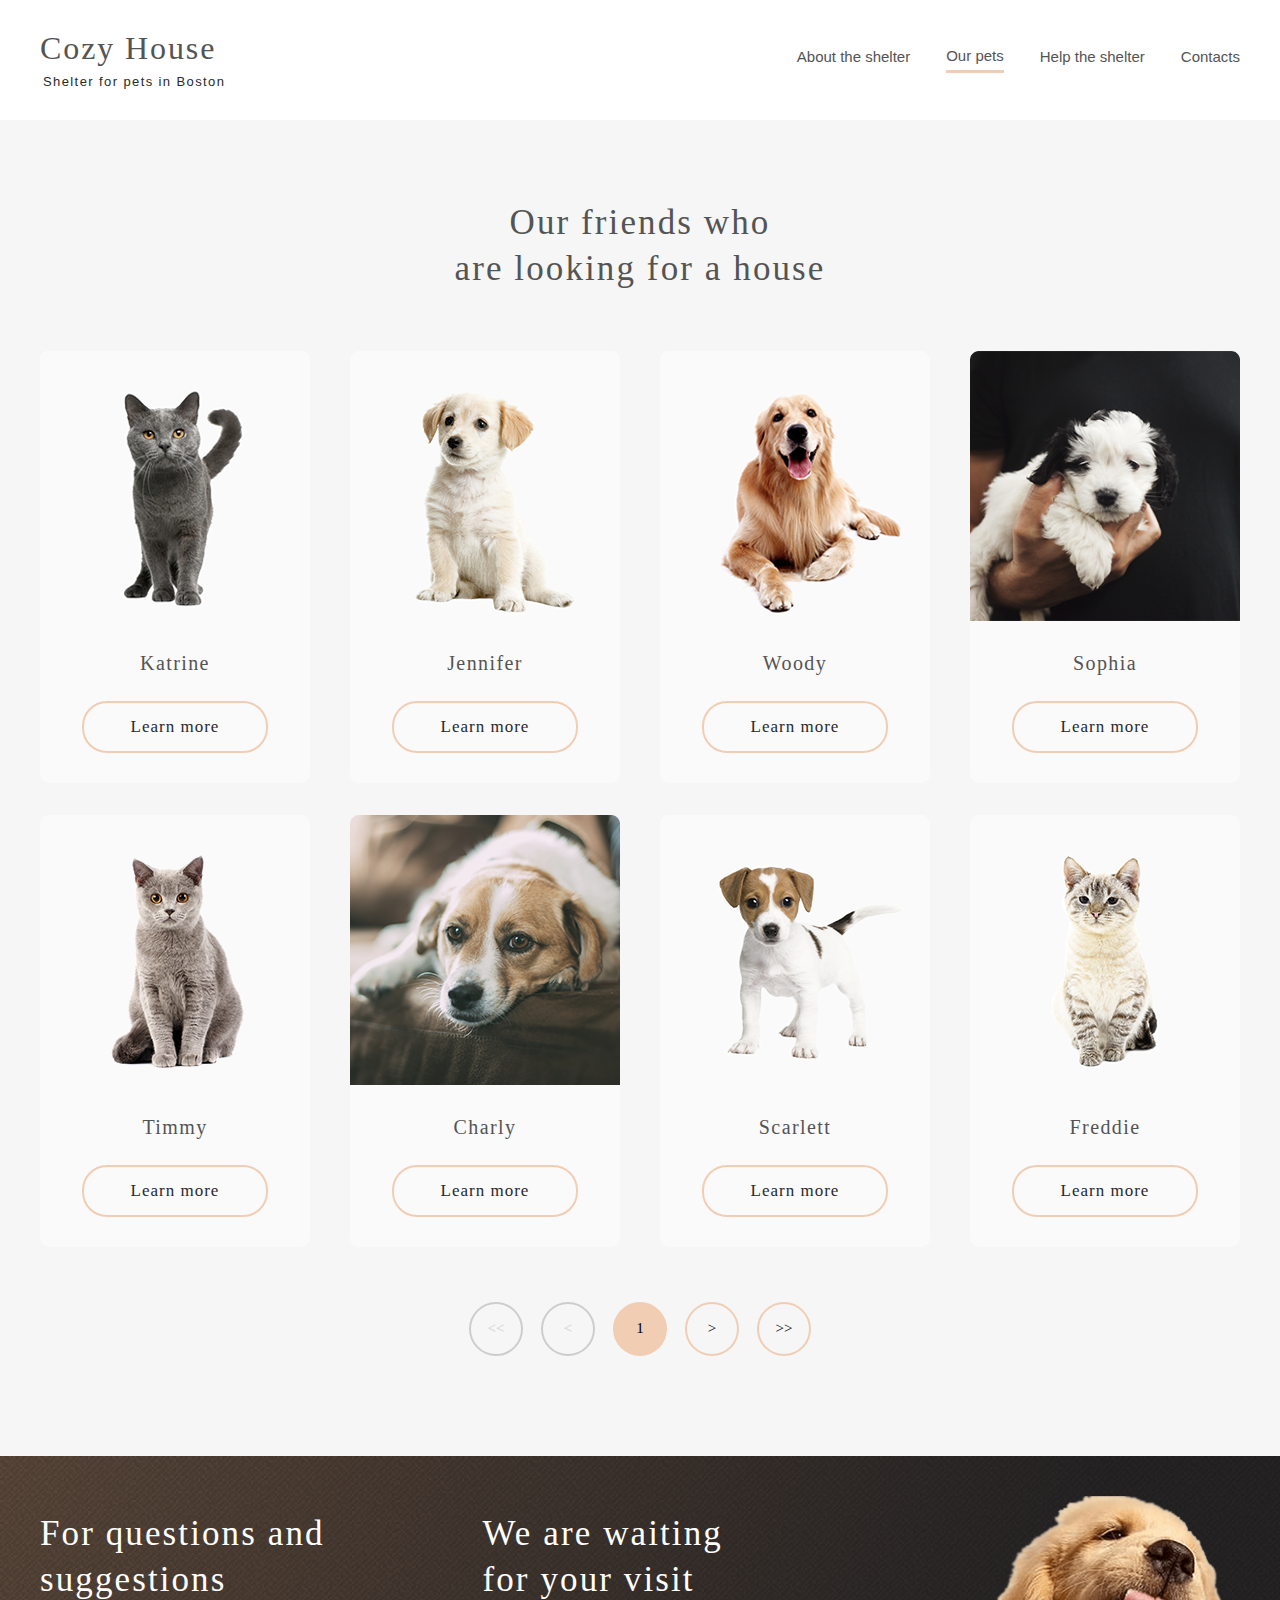
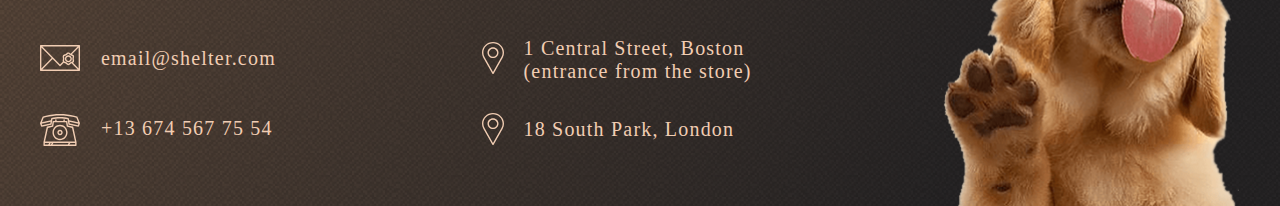
==== commit 4829f365: "feat: create popup in main and pets page" ====
--- a/shelter/pages/pets.html
+++ b/shelter/pages/pets.html
@@ -39,6 +39,24 @@
    </header>
    <main>
       <section class="pets pets--page-pets" id="pets">
+         <div class="popup">
+            <div class="popup__overlay"></div>
+            <div class="popup__window">
+               <img class="popup__img" src="" alt="Pet">
+               <div class="popup__text-content">
+                  <h3 class="popup__title"></h3>
+                  <h4 class="popup__subtitle"></h4>
+                  <p class="popup__description"></p>
+                  <ul class="popup__feature">
+                     <li class="popup__age"></li>
+                     <li class="popup__inoculations"></li>
+                     <li class="popup__diseases"></li>
+                     <li class="popup__parasites"></li>
+                  </ul>
+               </div>
+               <div class="popup__close"></div>
+            </div>
+         </div>
          <div class="container">
             <h3 class="pets__title title">
                Our friends who <br>
@@ -47,44 +65,44 @@
             <div class="slider slider--pets-page">
                <div class="slider__content slider__content--page-pets">
                   <div class="pet-card">
-                     <img class="pet-card__img" src="../assets/images/pets-katrine.png" alt="Katrine">
+                     <img class="pet-card__img" src="../assets/images/katrine.png" alt="Katrine">
                      <span class="pet-card__subtitle">Katrine</span>
-                     <a class="pet-card__button button-wihtout-bg" href="#">Learn more</a>
+                     <button class="pet-card__button button-wihtout-bg">Learn more</button>
                   </div>
                   <div class="pet-card">
-                     <img class="pet-card__img" src="../assets/images/pets-jennifer.png" alt="Jennifer">
+                     <img class="pet-card__img" src="../assets/images/jennifer.png" alt="Jennifer">
                      <span class="pet-card__subtitle">Jennifer</span>
-                     <a class="pet-card__button button-wihtout-bg" href="#">Learn more</a>
+                     <button class="pet-card__button button-wihtout-bg">Learn more</button>
                   </div>
                   <div class="pet-card">
-                     <img class="pet-card__img" src="../assets/images/pets-woody.png" alt="Woody">
+                     <img class="pet-card__img" src="../assets/images/woody.png" alt="Woody">
                      <span class="pet-card__subtitle">Woody</span>
-                     <a class="pet-card__button button-wihtout-bg" href="#">Learn more</a>
+                     <button class="pet-card__button button-wihtout-bg">Learn more</button>
                   </div>
                   <div class="pet-card">
-                     <img class="pet-card__img" src="../assets/images/pets-sophia.png" alt="Sophia">
+                     <img class="pet-card__img" src="../assets/images/sophia.png" alt="Sophia">
                      <span class="pet-card__subtitle">Sophia</span>
-                     <a class="pet-card__button button-wihtout-bg" href="#">Learn more</a>
+                     <button class="pet-card__button button-wihtout-bg">Learn more</button>
                   </div>
                   <div class="pet-card">
-                     <img class="pet-card__img" src="../assets/images/pets-timmy.png" alt="Timmy">
+                     <img class="pet-card__img" src="../assets/images/timmy.png" alt="Timmy">
                      <span class="pet-card__subtitle">Timmy</span>
-                     <a class="pet-card__button button-wihtout-bg" href="#">Learn more</a>
+                     <button class="pet-card__button button-wihtout-bg">Learn more</button>
                   </div>
                   <div class="pet-card">
-                     <img class="pet-card__img" src="../assets/images/pets-charly.png" alt="Charly">
+                     <img class="pet-card__img" src="../assets/images/charly.png" alt="Charly">
                      <span class="pet-card__subtitle">Charly</span>
-                     <a class="pet-card__button button-wihtout-bg" href="#">Learn more</a>
+                     <button class="pet-card__button button-wihtout-bg">Learn more</button>
                   </div>
                   <div class="pet-card">
-                     <img class="pet-card__img" src="../assets/images/pets-scarlet.png" alt="Scarlet">
-                     <span class="pet-card__subtitle">Scarlet</span>
-                     <a class="pet-card__button button-wihtout-bg" href="#">Learn more</a>
+                     <img class="pet-card__img" src="../assets/images/scarlett.png" alt="Scarlett">
+                     <span class="pet-card__subtitle">Scarlett</span>
+                     <button class="pet-card__button button-wihtout-bg">Learn more</button>
                   </div>
                   <div class="pet-card">
-                     <img class="pet-card__img" src="../assets/images/pets-freddie.png" alt="Freddie">
+                     <img class="pet-card__img" src="../assets/images/freddie.png" alt="Freddie">
                      <span class="pet-card__subtitle">Freddie</span>
-                     <a class="pet-card__button button-wihtout-bg" href="#">Learn more</a>
+                     <button class="pet-card__button button-wihtout-bg">Learn more</button>
                   </div>
                </div>
                <div class="slider__control">
@@ -116,7 +134,7 @@
          <img class="footer__img" src="../assets/images/footer-puppy.png" alt="Footer puppy">
       </div>
    </footer>
-   <script src="../js/index.js"></script>
+   <script type="module" src="../js/index.js"></script>
 </body>
 
 </html>--- a/shelter/css/pets.css
+++ b/shelter/css/pets.css
@@ -454,7 +454,7 @@
   padding: 0 40px;
   max-width: 1200px;
 }
-@media screen and (max-width: 1197px) {
+@media screen and (max-width: 1279px) {
   .container {
     padding: 0 30px;
   }
@@ -578,7 +578,7 @@
 .header {
   width: 100%;
   padding: 60px 0 0 0;
-  background: url("/assets/images/noise_trans.png"), radial-gradient(100% 213.42% at 0% 80%, #5B483A 0%, #262425 100%);
+  background: url("../assets/images/noise_trans.png"), radial-gradient(100% 213.42% at 0% 80%, #5B483A 0%, #262425 100%);
   z-index: 100;
 }
 .header .container {
@@ -587,7 +587,7 @@
   align-items: center;
   justify-content: space-between;
 }
-@media screen and (max-width: 1197px) {
+@media screen and (max-width: 1279px) {
   .header {
     padding-top: 30px;
   }
@@ -833,7 +833,7 @@
 .pets--page-pets {
   padding-top: 200px;
 }
-@media screen and (max-width: 1197px) {
+@media screen and (max-width: 1279px) {
   .pets--page-pets {
     padding-bottom: 75px;
   }
@@ -874,7 +874,7 @@
   justify-content: space-between;
   gap: 46px;
 }
-@media screen and (max-width: 1197px) {
+@media screen and (max-width: 1279px) {
   .slider--pets-page {
     gap: 30px;
   }
@@ -893,7 +893,7 @@
   align-items: center;
   justify-content: space-between;
 }
-@media screen and (max-width: 1197px) {
+@media screen and (max-width: 1279px) {
   .slider__content {
     justify-content: space-around;
     gap: 32px;
@@ -920,7 +920,7 @@
   padding-bottom: 9px;
   gap: 32px 40px;
 }
-@media screen and (max-width: 1197px) {
+@media screen and (max-width: 1279px) {
   .slider__content--page-pets {
     width: 580px;
     gap: 28px 40px;
@@ -1050,7 +1050,7 @@
   justify-content: flex-start;
   gap: 160px;
 }
-@media screen and (max-width: 1197px) {
+@media screen and (max-width: 1279px) {
   .footer {
     padding: 30px 0 0 0;
   }
@@ -1142,7 +1142,7 @@
   line-height: 130%;
   letter-spacing: 0.06em;
 }
-@media screen and (max-width: 1197px) {
+@media screen and (max-width: 1279px) {
   .footer__title {
     margin: 0;
   }
@@ -1171,4 +1171,255 @@
   }
 }
 
+.popup {
+  position: fixed;
+  left: 0;
+  top: 0;
+  display: none;
+  align-items: center;
+  justify-content: center;
+  width: 100%;
+  height: 100%;
+  z-index: 100;
+}
+
+.popup__window {
+  position: relative;
+  display: flex;
+  flex-flow: row nowrap;
+  align-items: flex-start;
+  justify-content: flex-start;
+  gap: 30px;
+  width: 900px;
+  height: 500px;
+  background-color: #FAFAFA;
+  box-shadow: 0px 2px 35px 14px rgba(13, 13, 13, 0.04);
+  border-radius: 9px;
+  z-index: 200;
+}
+@media screen and (max-width: 1279px) {
+  .popup__window {
+    width: 630px;
+    height: 350px;
+    gap: 10px;
+  }
+}
+@media screen and (max-width: 767px) {
+  .popup__window {
+    padding: 0 10px 10px 10px;
+    width: 240px;
+    min-height: 341px;
+  }
+}
+
+.popup__close {
+  position: absolute;
+  top: -52px;
+  right: -52px;
+  width: 52px;
+  height: 52px;
+  border: 2px solid #F1CDB3;
+  border-radius: 50%;
+  transition: all 0.7s;
+}
+.popup__close::after {
+  position: absolute;
+  top: 25px;
+  left: 19px;
+  content: "";
+  display: block;
+  width: 15px;
+  height: 3px;
+  background-color: #292929;
+  transform: rotate(45deg);
+}
+.popup__close::before {
+  position: absolute;
+  top: 25px;
+  left: 19px;
+  content: "";
+  display: block;
+  width: 15px;
+  height: 3px;
+  background-color: #292929;
+  transform: rotate(-45deg);
+}
+.popup__close:hover {
+  cursor: pointer;
+  background-color: #F1CDB3;
+}
+@media screen and (max-width: 767px) {
+  .popup__close {
+    top: -60px;
+    right: -25px;
+  }
+}
+
+.popup__description {
+  margin: 40px 0 0 0;
+  width: 350px;
+  font-family: Georgia;
+  font-style: normal;
+  font-weight: 400;
+  font-size: 15px;
+  color: #000000;
+  letter-spacing: 0.06em;
+}
+@media screen and (max-width: 1279px) {
+  .popup__description {
+    margin-top: 20px;
+    width: 261px;
+    font-size: 13px;
+    line-height: 110%;
+  }
+}
+@media screen and (max-width: 767px) {
+  .popup__description {
+    width: 245px;
+  }
+}
+
+.popup__feature {
+  margin: 40px 0 0 0;
+  padding: 0 0 0 15px;
+  display: flex;
+  flex-flow: column nowrap;
+  align-items: flex-start;
+  justify-content: flex-start;
+  gap: 10px;
+}
+.popup__feature > li {
+  position: relative;
+  letter-spacing: 0.06em;
+  list-style-type: none;
+}
+.popup__feature > li::before {
+  position: absolute;
+  top: 5px;
+  left: -15px;
+  content: "";
+  display: block;
+  width: 6px;
+  height: 6px;
+  border-radius: 50%;
+  background-color: #F1CDB3;
+}
+@media screen and (max-width: 1279px) {
+  .popup__feature {
+    margin-top: 20px;
+    gap: 5px;
+  }
+}
+@media screen and (max-width: 767px) {
+  .popup__feature {
+    align-self: flex-start;
+  }
+}
+
+.popup__img {
+  width: 500px;
+  height: 500px;
+  border-radius: 9px;
+}
+@media screen and (max-width: 1279px) {
+  .popup__img {
+    width: 350px;
+    height: 350px;
+  }
+}
+@media screen and (max-width: 767px) {
+  .popup__img {
+    display: none;
+  }
+}
+
+.popup__subtitle {
+  margin: 10px 0 0 0;
+  font-family: Georgia;
+  font-style: normal;
+  font-weight: 400;
+  font-size: 20px;
+  color: #000000;
+  letter-spacing: 0.06em;
+}
+
+.popup__text-content {
+  display: flex;
+  flex-flow: column nowrap;
+  align-items: flex-start;
+  justify-content: flex-start;
+}
+@media screen and (max-width: 767px) {
+  .popup__text-content {
+    align-items: center;
+  }
+}
+
+.popup__title {
+  margin: 55px 0 0 0;
+  font-family: Georgia;
+  font-style: normal;
+  font-weight: 400;
+  font-size: 35px;
+  color: #000000;
+  letter-spacing: 0.06em;
+}
+@media screen and (max-width: 1279px) {
+  .popup__title {
+    margin-top: 15px;
+  }
+}
+.popup__feature {
+  margin: 40px 0 0 0;
+  padding: 0 0 0 15px;
+  display: flex;
+  flex-flow: column nowrap;
+  align-items: flex-start;
+  justify-content: flex-start;
+  gap: 10px;
+}
+.popup__feature > li {
+  position: relative;
+  letter-spacing: 0.06em;
+  list-style-type: none;
+}
+.popup__feature > li::before {
+  position: absolute;
+  top: 5px;
+  left: -15px;
+  content: "";
+  display: block;
+  width: 6px;
+  height: 6px;
+  border-radius: 50%;
+  background-color: #F1CDB3;
+}
+@media screen and (max-width: 1279px) {
+  .popup__feature {
+    margin-top: 20px;
+    gap: 5px;
+  }
+}
+@media screen and (max-width: 767px) {
+  .popup__feature {
+    align-self: flex-start;
+  }
+}
+
+.popup__overlay {
+  position: absolute;
+  left: 0;
+  top: 0;
+  display: block;
+  width: 100%;
+  height: 100%;
+  background-color: rgba(0, 0, 0, 0.6);
+}
+.popup__overlay:hover {
+  cursor: pointer;
+}
+.popup__overlay:hover + .popup__window > .popup__close {
+  background-color: #F1CDB3;
+}
+
 /*# sourceMappingURL=pets.css.map */
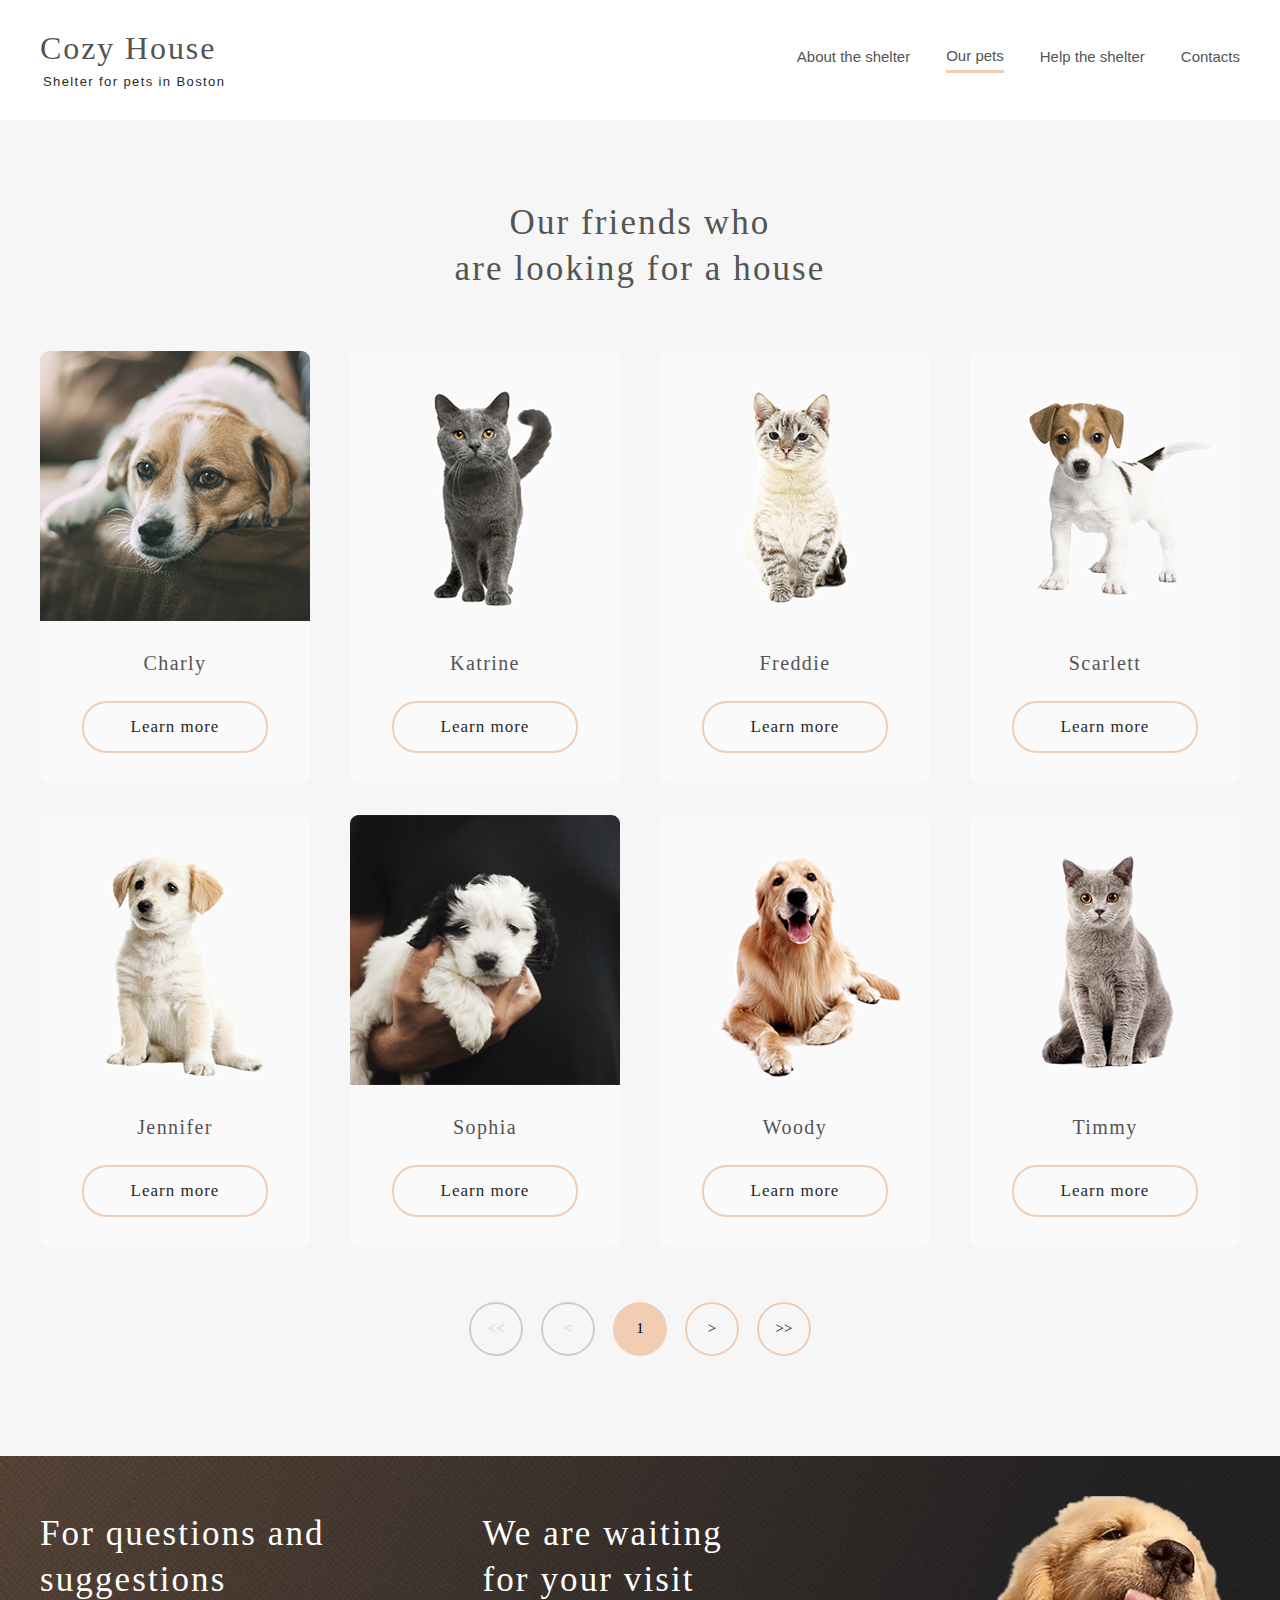
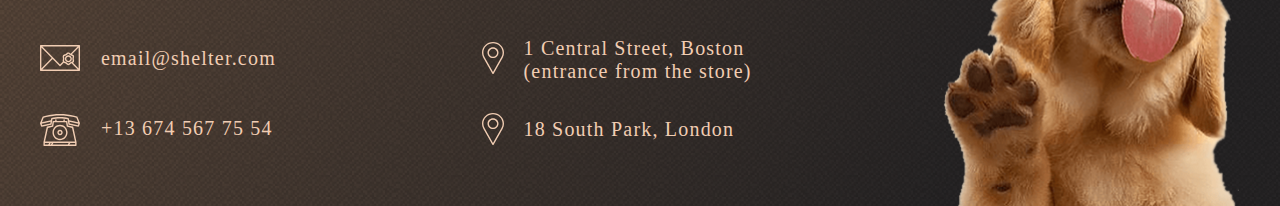
==== commit 937ff9a9: "Merge pull request #1 from pavel1303/shelter" ====
--- a/shelter/pages/pets.html
+++ b/shelter/pages/pets.html
@@ -106,11 +106,11 @@
                   </div>
                </div>
                <div class="slider__control">
-                  <div class="slider__move slider__move--disable">&LT;&LT;</div>
-                  <div class="slider__move slider__move--disable">&LT;</div>
-                  <div class="slider__move slider__move--active">1</div>
-                  <div class="slider__move">&GT;</div>
-                  <div class="slider__move">&GT;&GT;</div>
+                  <div class="slider__move slider__move--disable" id="firstPage">&LT;&LT;</div>
+                  <div class="slider__move slider__move--disable" id="prePage">&LT;</div>
+                  <div class="slider__move slider__move--active" id="currentPage">1</div>
+                  <div class="slider__move" id="nextPage">&GT;</div>
+                  <div class="slider__move" id="lastPage">&GT;&GT;</div>
                </div>
             </div>
          </div>
@@ -134,7 +134,9 @@
          <img class="footer__img" src="../assets/images/footer-puppy.png" alt="Footer puppy">
       </div>
    </footer>
-   <script type="module" src="../js/index.js"></script>
+   <script src="../js/pets_data.js"></script>
+   <script src="../js/index.js"></script>
+   <script src="../js/pangination.js"></script>
 </body>
 
 </html>--- a/shelter/css/pets.css
+++ b/shelter/css/pets.css
@@ -852,6 +852,7 @@
 }
 
 .slider {
+  position: relative;
   width: 100%;
   display: flex;
   flex-flow: row wrap;
@@ -863,7 +864,7 @@
     padding-bottom: 41px;
     flex-direction: row;
     justify-content: center;
-    gap: 0px 77px;
+    gap: 0px 0px;
   }
 }
 
@@ -886,35 +887,109 @@
 }
 
 .slider__content {
+  position: relative;
+  left: 85px;
   width: 83%;
   padding: 60px 0 60px;
   display: flex;
   flex-flow: row nowrap;
   align-items: center;
-  justify-content: space-between;
+  justify-content: space-around;
+  gap: 90px;
+}
+@keyframes slide-left {
+  from {
+    left: 85px;
+  }
+  to {
+    left: 1165px;
+  }
+}
+.slider__content.transition-left {
+  animation-name: slide-left;
+  animation-duration: 1s;
+}
+@keyframes slide-right {
+  from {
+    left: 85px;
+  }
+  to {
+    left: -995px;
+  }
+}
+.slider__content.transition-right {
+  animation-name: slide-right;
+  animation-duration: 1s;
 }
 @media screen and (max-width: 1279px) {
   .slider__content {
+    left: 160px;
+    width: 580px;
     justify-content: space-around;
-    gap: 32px;
-  }
-  .slider__content > :nth-child(3) {
-    display: none;
+    gap: 40px;
+  }
+  @keyframes slide-left {
+    from {
+      left: 160px;
+    }
+    to {
+      left: 580px;
+    }
+  }
+  .slider__content.transition-left {
+    animation-name: slide-left;
+    animation-duration: 1s;
+  }
+  @keyframes slide-right {
+    from {
+      left: 160px;
+    }
+    to {
+      left: -770px;
+    }
+  }
+  .slider__content.transition-right {
+    animation-name: slide-right;
+    animation-duration: 1s;
   }
 }
 @media screen and (max-width: 767px) {
   .slider__content {
     width: 100%;
+    left: 450px;
     justify-content: space-around;
     align-items: center;
     padding: 42px 0 18px;
-  }
-  .slider__content > :nth-child(2) {
-    display: none;
+    gap: 180px;
+  }
+  @keyframes slide-left {
+    from {
+      left: 450px;
+    }
+    to {
+      left: 1800px;
+    }
+  }
+  .slider__content.transition-left {
+    animation-name: slide-left;
+    animation-duration: 1s;
+  }
+  @keyframes slide-right {
+    from {
+      left: 450px;
+    }
+    to {
+      left: -900px;
+    }
+  }
+  .slider__content.transition-right {
+    animation-name: slide-right;
+    animation-duration: 1s;
   }
 }
 
 .slider__content--page-pets {
+  left: 0;
   width: 1200px;
   flex-wrap: wrap;
   padding-bottom: 9px;
@@ -963,6 +1038,7 @@
 @media screen and (max-width: 767px) {
   .slider__left {
     order: 2;
+    margin: 0 40px 0 50px;
   }
 }
 
@@ -985,6 +1061,7 @@
 @media screen and (max-width: 767px) {
   .slider__right {
     order: 3;
+    margin: 0 50px 0 40px;
   }
 }
 
